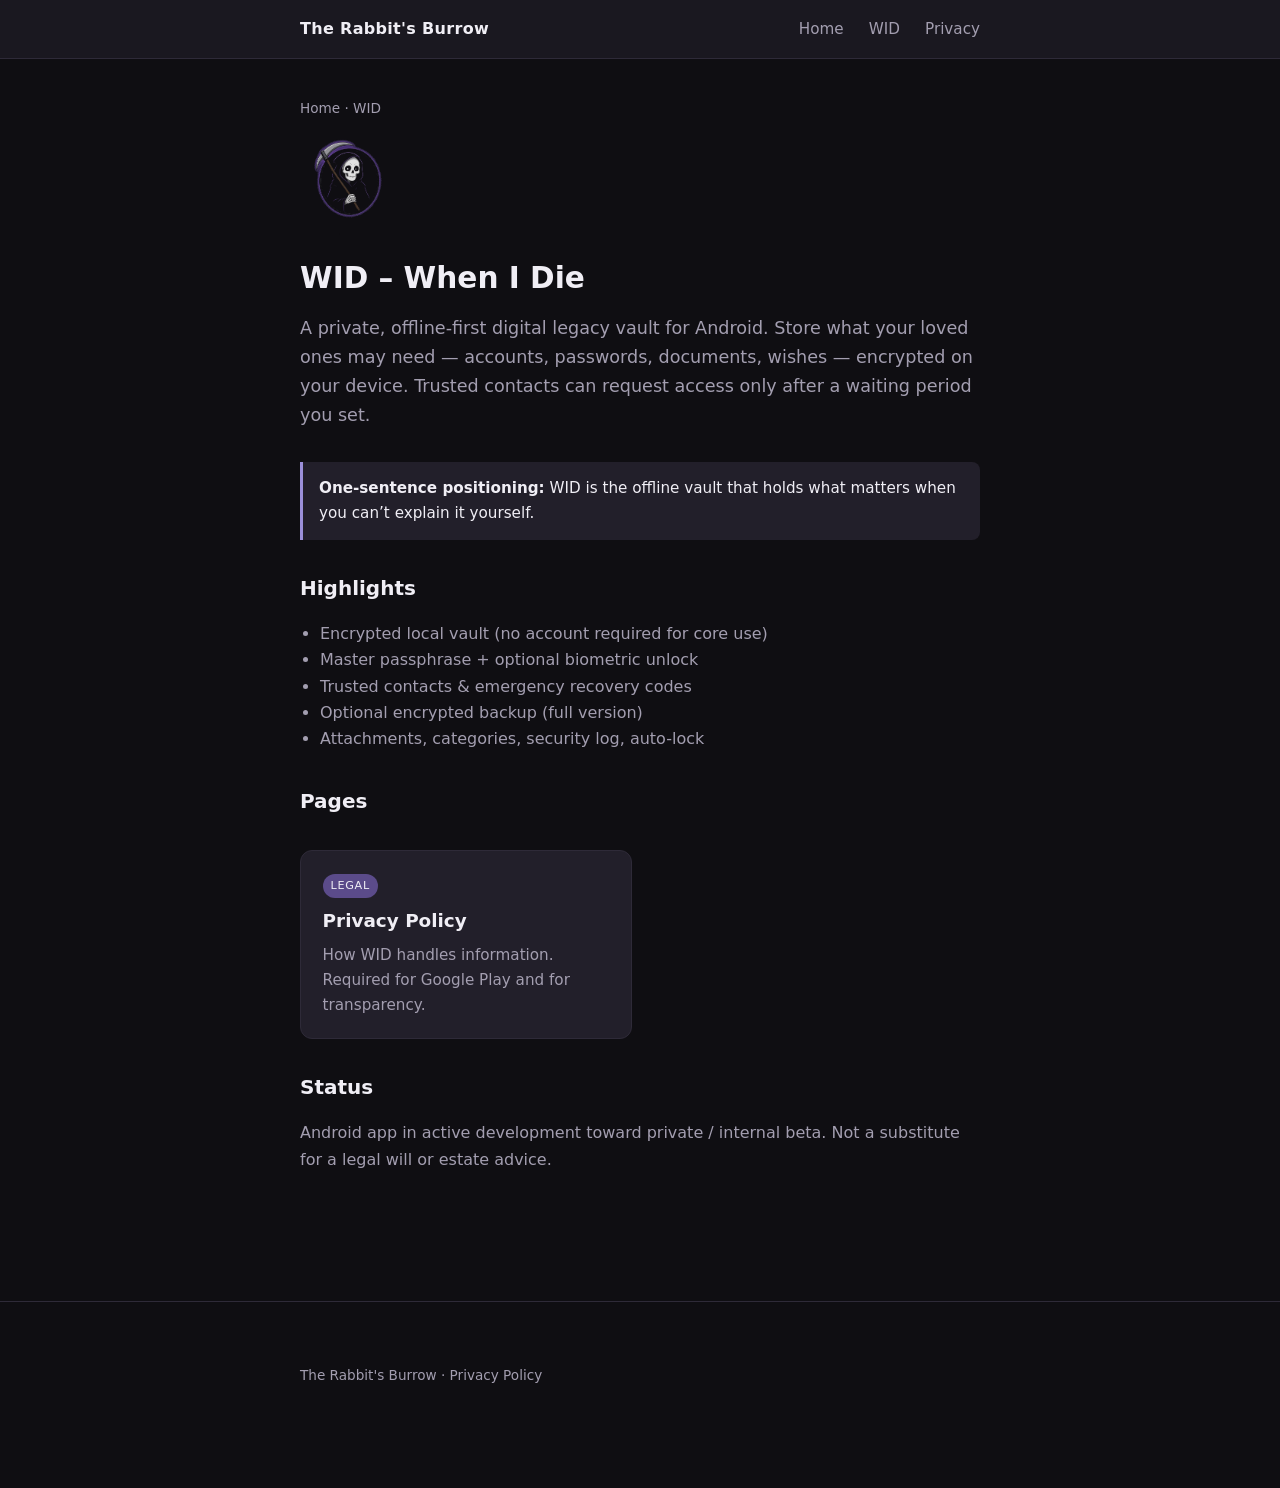
==== wid/index.html @ 54e0cf72 "Initial Push" ====
<!DOCTYPE html>
<html lang="en">
<head>
  <meta charset="utf-8" />
  <meta name="viewport" content="width=device-width, initial-scale=1" />
  <title>WID – When I Die</title>
  <meta name="description" content="WID is a private, offline-first digital legacy vault for Android." />
  <link rel="stylesheet" href="../css/style.css" />
</head>
<body>
  <header class="site">
    <div class="wrap">
      <a class="brand" href="../">The Rabbit's Burrow</a>
      <nav>
        <a href="../">Home</a>
        <a href="./">WID</a>
        <a href="privacy.html">Privacy</a>
      </nav>
    </div>
  </header>

  <main class="wrap">
    <p class="breadcrumb"><a href="../">Home</a> · WID</p>

    <img class="hero-logo" src="logo.png" alt="WID logo" width="96" height="96" />

    <h1>WID – When I Die</h1>
    <p class="lead">
      A private, offline-first digital legacy vault for Android.
      Store what your loved ones may need — accounts, passwords, documents, wishes —
      encrypted on your device. Trusted contacts can request access only after a waiting period you set.
    </p>

    <div class="note">
      <strong>One-sentence positioning:</strong>
      WID is the offline vault that holds what matters when you can’t explain it yourself.
    </div>

    <h2>Highlights</h2>
    <ul>
      <li>Encrypted local vault (no account required for core use)</li>
      <li>Master passphrase + optional biometric unlock</li>
      <li>Trusted contacts &amp; emergency recovery codes</li>
      <li>Optional encrypted backup (full version)</li>
      <li>Attachments, categories, security log, auto-lock</li>
    </ul>

    <h2>Pages</h2>
    <div class="card-grid">
      <a class="card" href="privacy.html">
        <span class="badge">Legal</span>
        <h2>Privacy Policy</h2>
        <p>How WID handles information. Required for Google Play and for transparency.</p>
      </a>
    </div>

    <h2>Status</h2>
    <p>Android app in active development toward private / internal beta. Not a substitute for a legal will or estate advice.</p>
  </main>

  <footer class="site">
    <div class="wrap">
      <p><a href="../">The Rabbit's Burrow</a> · <a href="privacy.html">Privacy Policy</a></p>
    </div>
  </footer>
</body>
</html>
---- css/style.css ----
/* The Rabbit's Burrow – shared site styles */
:root {
  --bg: #0f0e12;
  --bg-elevated: #1a1820;
  --surface: #221f2a;
  --text: #f0eef5;
  --text-muted: #a39eb0;
  --accent: #9b8fd9;
  --accent-soft: #5b4b8a;
  --border: #2e2a38;
  --link: #c4b5fd;
  --max: 720px;
  --font: "Segoe UI", system-ui, -apple-system, sans-serif;
}

* {
  box-sizing: border-box;
}

html {
  scroll-behavior: smooth;
}

body {
  margin: 0;
  min-height: 100vh;
  font-family: var(--font);
  background: var(--bg);
  color: var(--text);
  line-height: 1.65;
}

a {
  color: var(--link);
  text-decoration: none;
}

a:hover {
  text-decoration: underline;
}

.wrap {
  max-width: var(--max);
  margin: 0 auto;
  padding: 1.5rem 1.25rem 4rem;
}

header.site {
  border-bottom: 1px solid var(--border);
  background: var(--bg-elevated);
}

header.site .wrap {
  display: flex;
  align-items: center;
  justify-content: space-between;
  padding-top: 1rem;
  padding-bottom: 1rem;
}

.brand {
  font-weight: 700;
  letter-spacing: 0.02em;
  color: var(--text);
  text-decoration: none;
}

.brand:hover {
  text-decoration: none;
  color: var(--accent);
}

nav a {
  margin-left: 1.25rem;
  font-size: 0.95rem;
  color: var(--text-muted);
}

nav a:hover {
  color: var(--text);
}

h1 {
  font-size: 1.85rem;
  font-weight: 700;
  line-height: 1.25;
  margin: 0 0 0.75rem;
}

h2 {
  font-size: 1.25rem;
  margin: 2rem 0 0.75rem;
  color: var(--text);
}

h3 {
  font-size: 1.05rem;
  margin: 1.5rem 0 0.5rem;
  color: var(--text);
}

p, li {
  color: var(--text-muted);
}

p strong, li strong {
  color: var(--text);
}

.lead {
  font-size: 1.1rem;
  color: var(--text-muted);
  margin-bottom: 2rem;
}

.card-grid {
  display: grid;
  gap: 1rem;
  margin-top: 2rem;
}

@media (min-width: 560px) {
  .card-grid {
    grid-template-columns: 1fr 1fr;
  }
}

.card {
  display: block;
  background: var(--surface);
  border: 1px solid var(--border);
  border-radius: 12px;
  padding: 1.25rem 1.35rem;
  color: inherit;
  text-decoration: none;
  transition: border-color 0.15s ease, transform 0.15s ease;
}

.card:hover {
  border-color: var(--accent-soft);
  text-decoration: none;
  transform: translateY(-2px);
}

.card h2 {
  margin: 0 0 0.4rem;
  font-size: 1.15rem;
  color: var(--text);
}

.card p {
  margin: 0;
  font-size: 0.95rem;
}

.badge {
  display: inline-block;
  font-size: 0.7rem;
  text-transform: uppercase;
  letter-spacing: 0.06em;
  padding: 0.2rem 0.5rem;
  border-radius: 999px;
  background: var(--accent-soft);
  color: var(--text);
  margin-bottom: 0.5rem;
}

.hero-logo {
  width: 96px;
  height: 96px;
  object-fit: contain;
  margin-bottom: 1rem;
}

.meta {
  font-size: 0.9rem;
  color: var(--text-muted);
  margin-bottom: 1.5rem;
}

.note {
  background: var(--surface);
  border-left: 3px solid var(--accent);
  padding: 0.85rem 1rem;
  margin: 1.25rem 0;
  border-radius: 0 8px 8px 0;
  font-size: 0.95rem;
}

table {
  width: 100%;
  border-collapse: collapse;
  font-size: 0.95rem;
  margin: 1rem 0 1.5rem;
}

th, td {
  text-align: left;
  padding: 0.65rem 0.75rem;
  border-bottom: 1px solid var(--border);
  vertical-align: top;
}

th {
  color: var(--text);
  font-weight: 600;
}

td {
  color: var(--text-muted);
}

ul, ol {
  padding-left: 1.25rem;
}

footer.site {
  border-top: 1px solid var(--border);
  margin-top: 3rem;
  padding: 1.5rem 0;
  font-size: 0.85rem;
  color: var(--text-muted);
}

footer.site a {
  color: var(--text-muted);
}

.breadcrumb {
  font-size: 0.85rem;
  margin-bottom: 1.25rem;
  color: var(--text-muted);
}

.breadcrumb a {
  color: var(--text-muted);
}
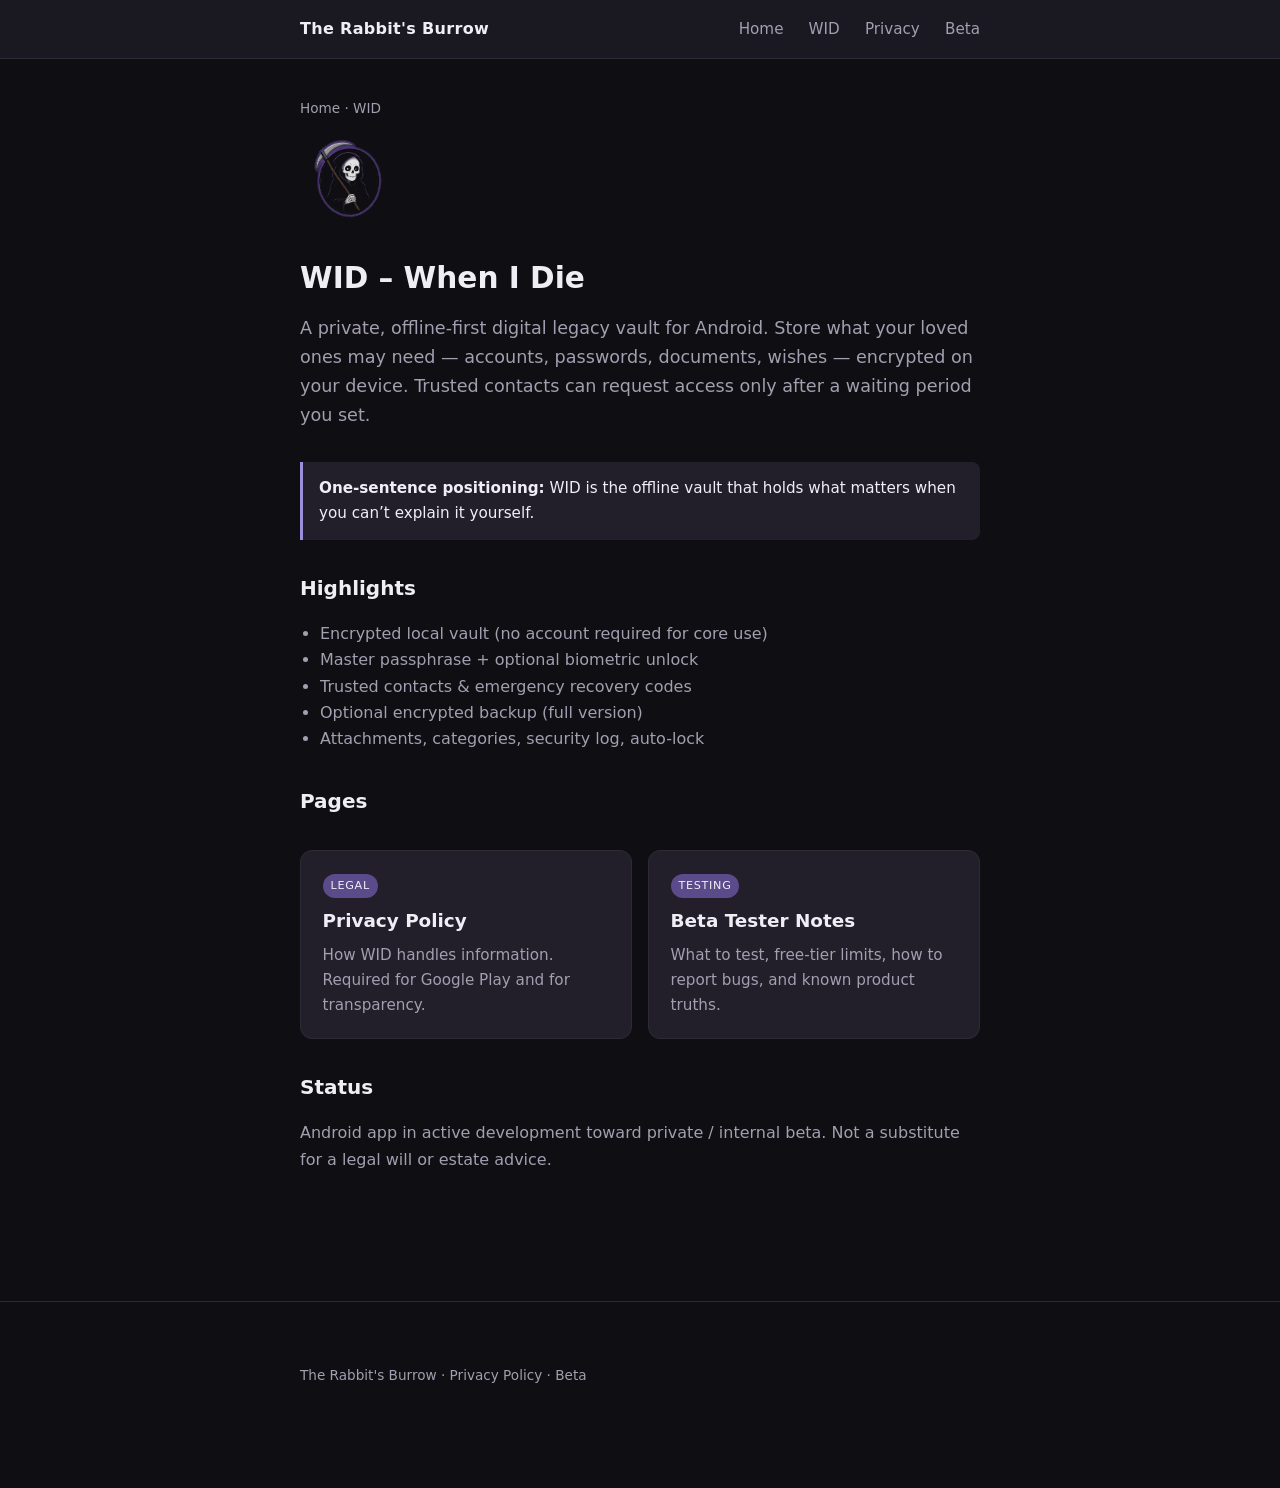
==== commit 591c4c8d: "Add files via upload" ====
--- a/wid/index.html
+++ b/wid/index.html
@@ -15,6 +15,7 @@
         <a href="../">Home</a>
         <a href="./">WID</a>
         <a href="privacy.html">Privacy</a>
+        <a href="beta.html">Beta</a>
       </nav>
     </div>
   </header>
@@ -52,6 +53,11 @@
         <h2>Privacy Policy</h2>
         <p>How WID handles information. Required for Google Play and for transparency.</p>
       </a>
+      <a class="card" href="beta.html">
+        <span class="badge">Testing</span>
+        <h2>Beta Tester Notes</h2>
+        <p>What to test, free-tier limits, how to report bugs, and known product truths.</p>
+      </a>
     </div>
 
     <h2>Status</h2>
@@ -60,7 +66,11 @@
 
   <footer class="site">
     <div class="wrap">
-      <p><a href="../">The Rabbit's Burrow</a> · <a href="privacy.html">Privacy Policy</a></p>
+      <p>
+        <a href="../">The Rabbit's Burrow</a> ·
+        <a href="privacy.html">Privacy Policy</a> ·
+        <a href="beta.html">Beta</a>
+      </p>
     </div>
   </footer>
 </body>
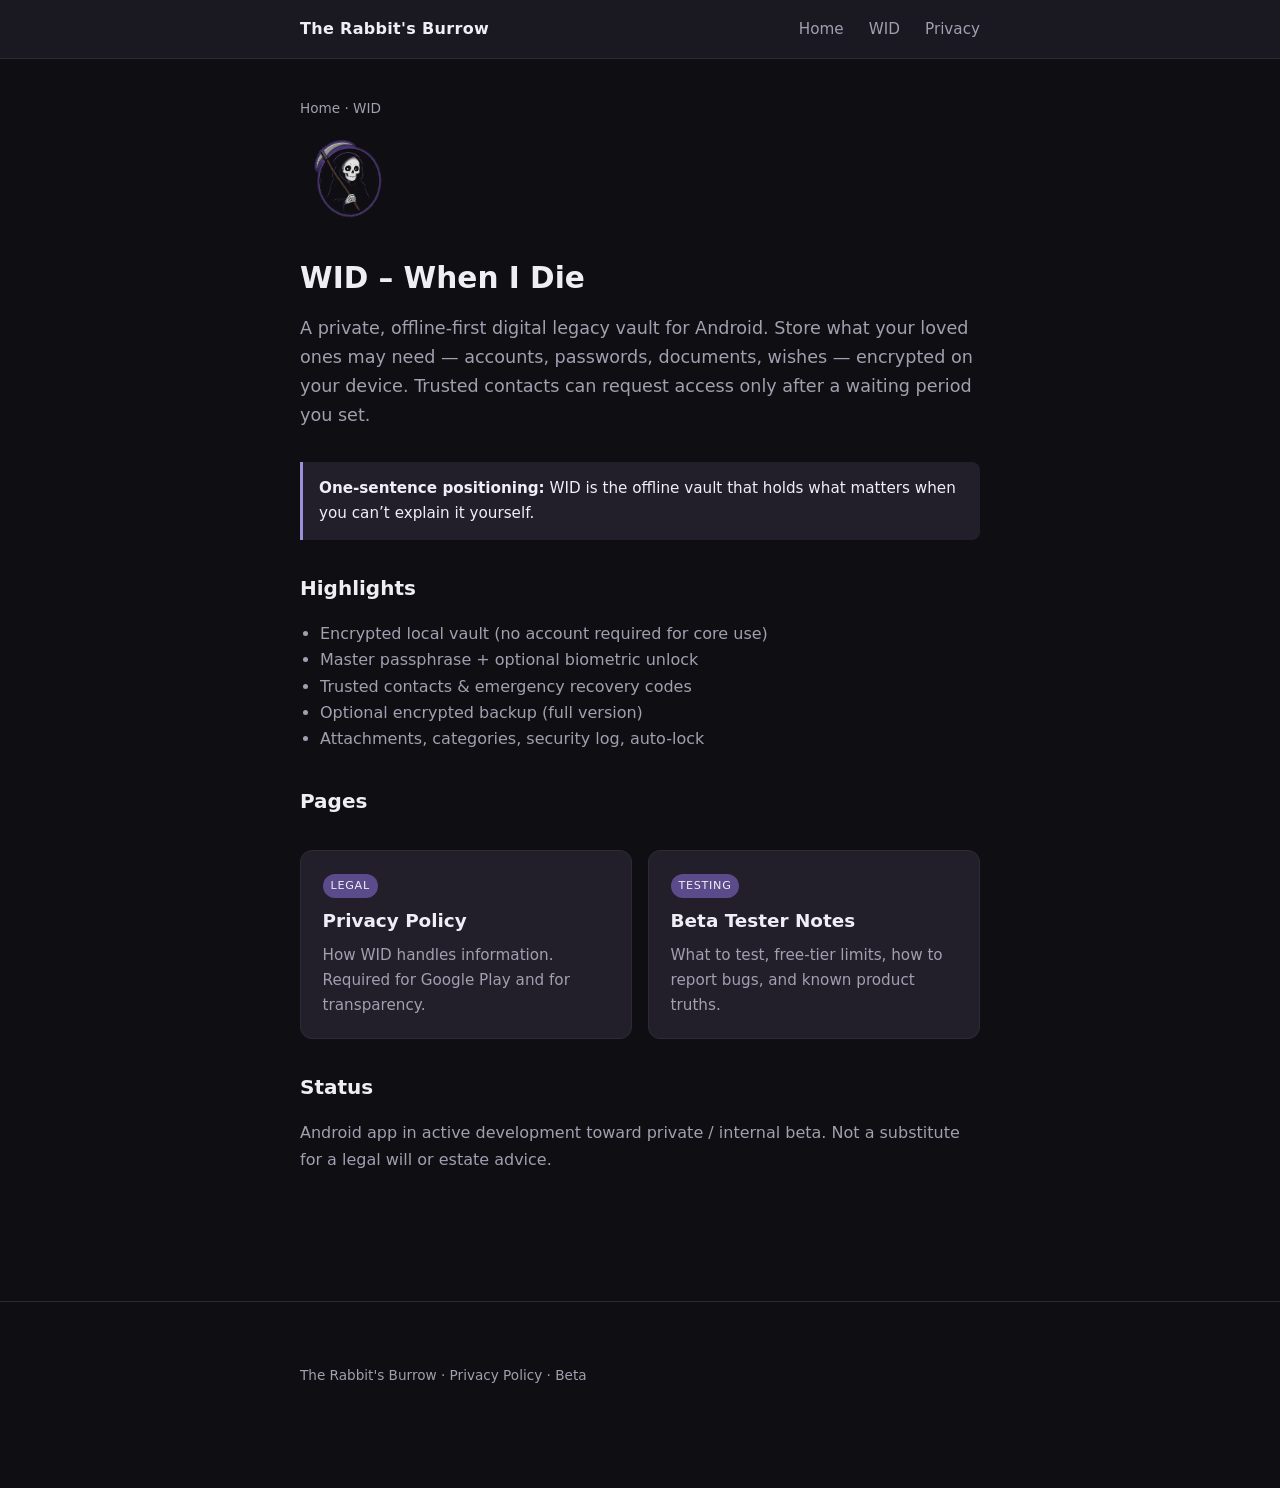
==== commit 810ab319: "Update index.html" ====
--- a/wid/index.html
+++ b/wid/index.html
@@ -15,7 +15,6 @@
         <a href="../">Home</a>
         <a href="./">WID</a>
         <a href="privacy.html">Privacy</a>
-        <a href="beta.html">Beta</a>
       </nav>
     </div>
   </header>
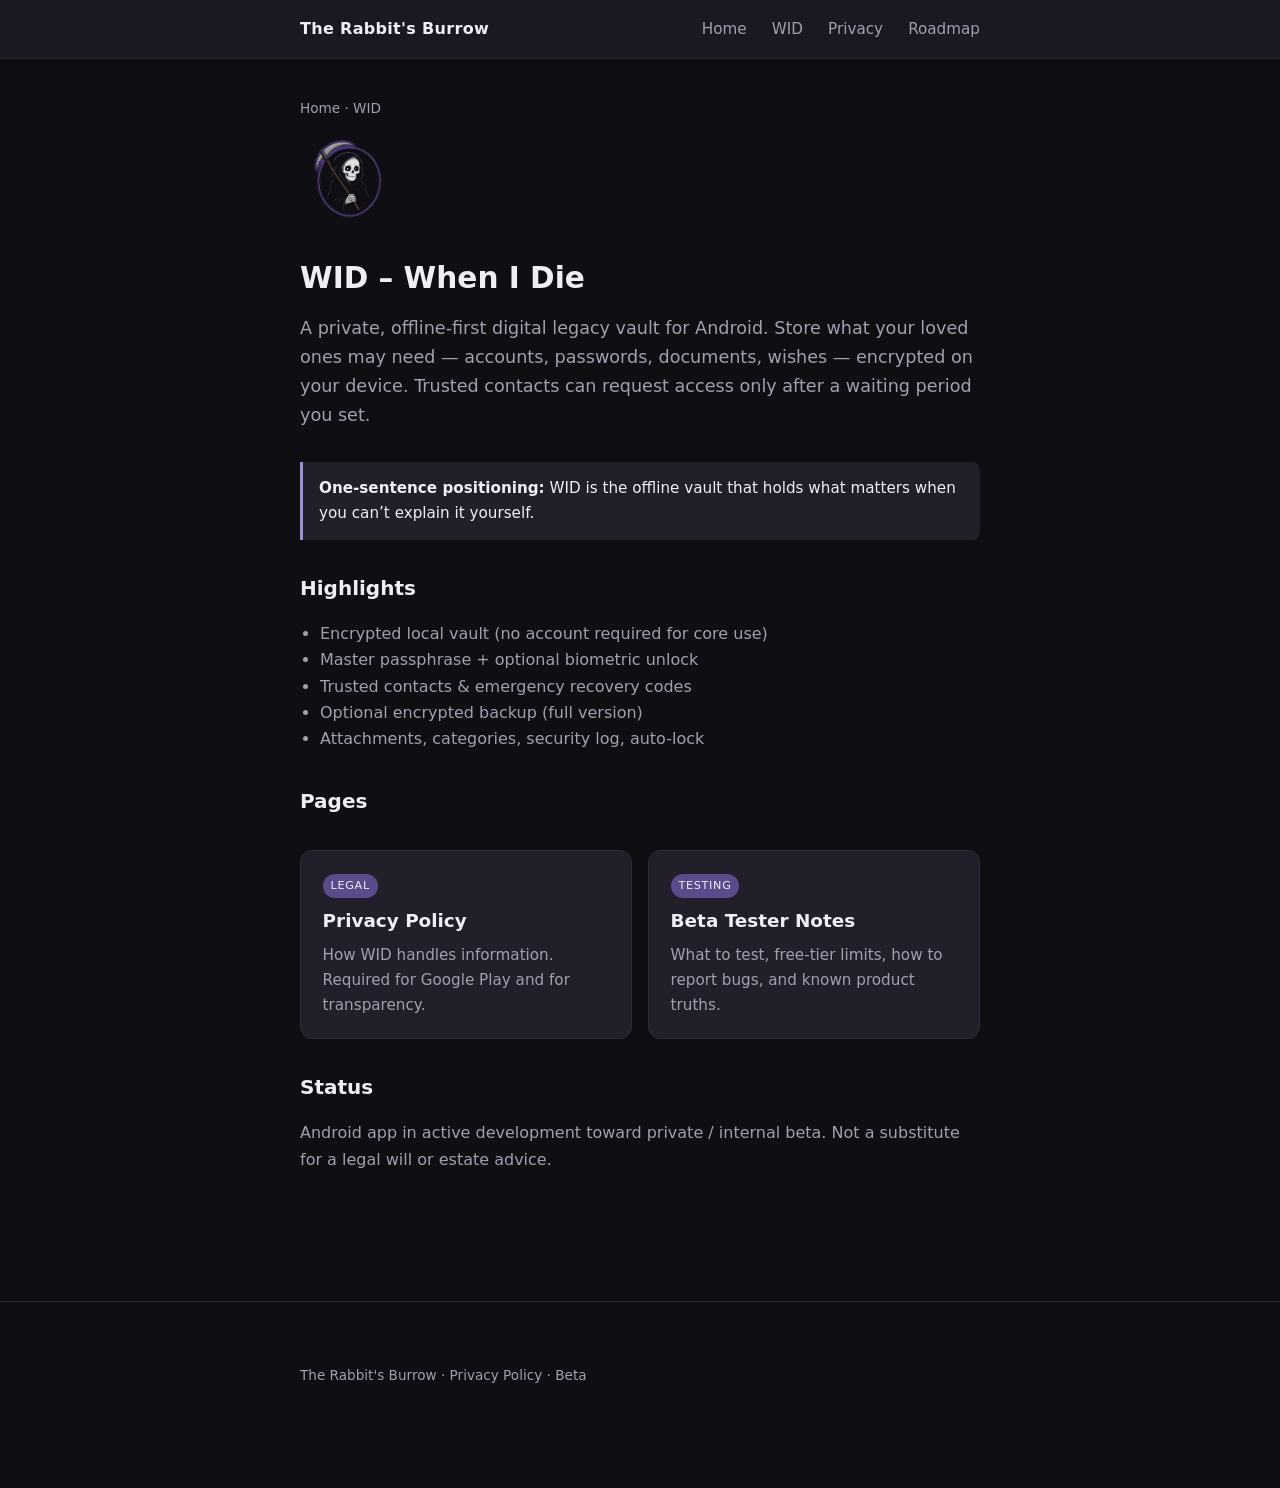
==== commit 961e25d1: "Update index.html" ====
--- a/wid/index.html
+++ b/wid/index.html
@@ -15,6 +15,7 @@
         <a href="../">Home</a>
         <a href="./">WID</a>
         <a href="privacy.html">Privacy</a>
+        <a href="roadmap.html">Roadmap</a>
       </nav>
     </div>
   </header>
--- a/css/style.css
+++ b/css/style.css
@@ -235,3 +235,58 @@
 .breadcrumb a {
   color: var(--text-muted);
 }
+
+
+/* Screenshot grid on beta notes */
+.shot-grid {
+  display: grid;
+  gap: 1.25rem;
+  margin: 1.25rem 0 2rem;
+}
+
+@media (min-width: 560px) {
+  .shot-grid {
+    grid-template-columns: 1fr 1fr;
+  }
+}
+
+.shot {
+  margin: 0;
+  background: var(--surface);
+  border: 1px solid var(--border);
+  border-radius: 12px;
+  overflow: hidden;
+}
+
+.shot img {
+  display: block;
+  width: 100%;
+  height: auto;
+  max-height: 420px;
+  object-fit: contain;
+  background: #0a090c;
+}
+
+.shot figcaption {
+  padding: 0.75rem 1rem 1rem;
+  font-size: 0.9rem;
+  color: var(--text-muted);
+}
+
+.shot figcaption strong {
+  color: var(--text);
+}
+
+.shot.missing img {
+  display: none;
+}
+
+.shot.missing::before {
+  content: "Screenshot pending — add file under wid/screenshots/";
+  display: block;
+  padding: 2.5rem 1rem;
+  text-align: center;
+  font-size: 0.85rem;
+  color: var(--text-muted);
+  background: #0a090c;
+}
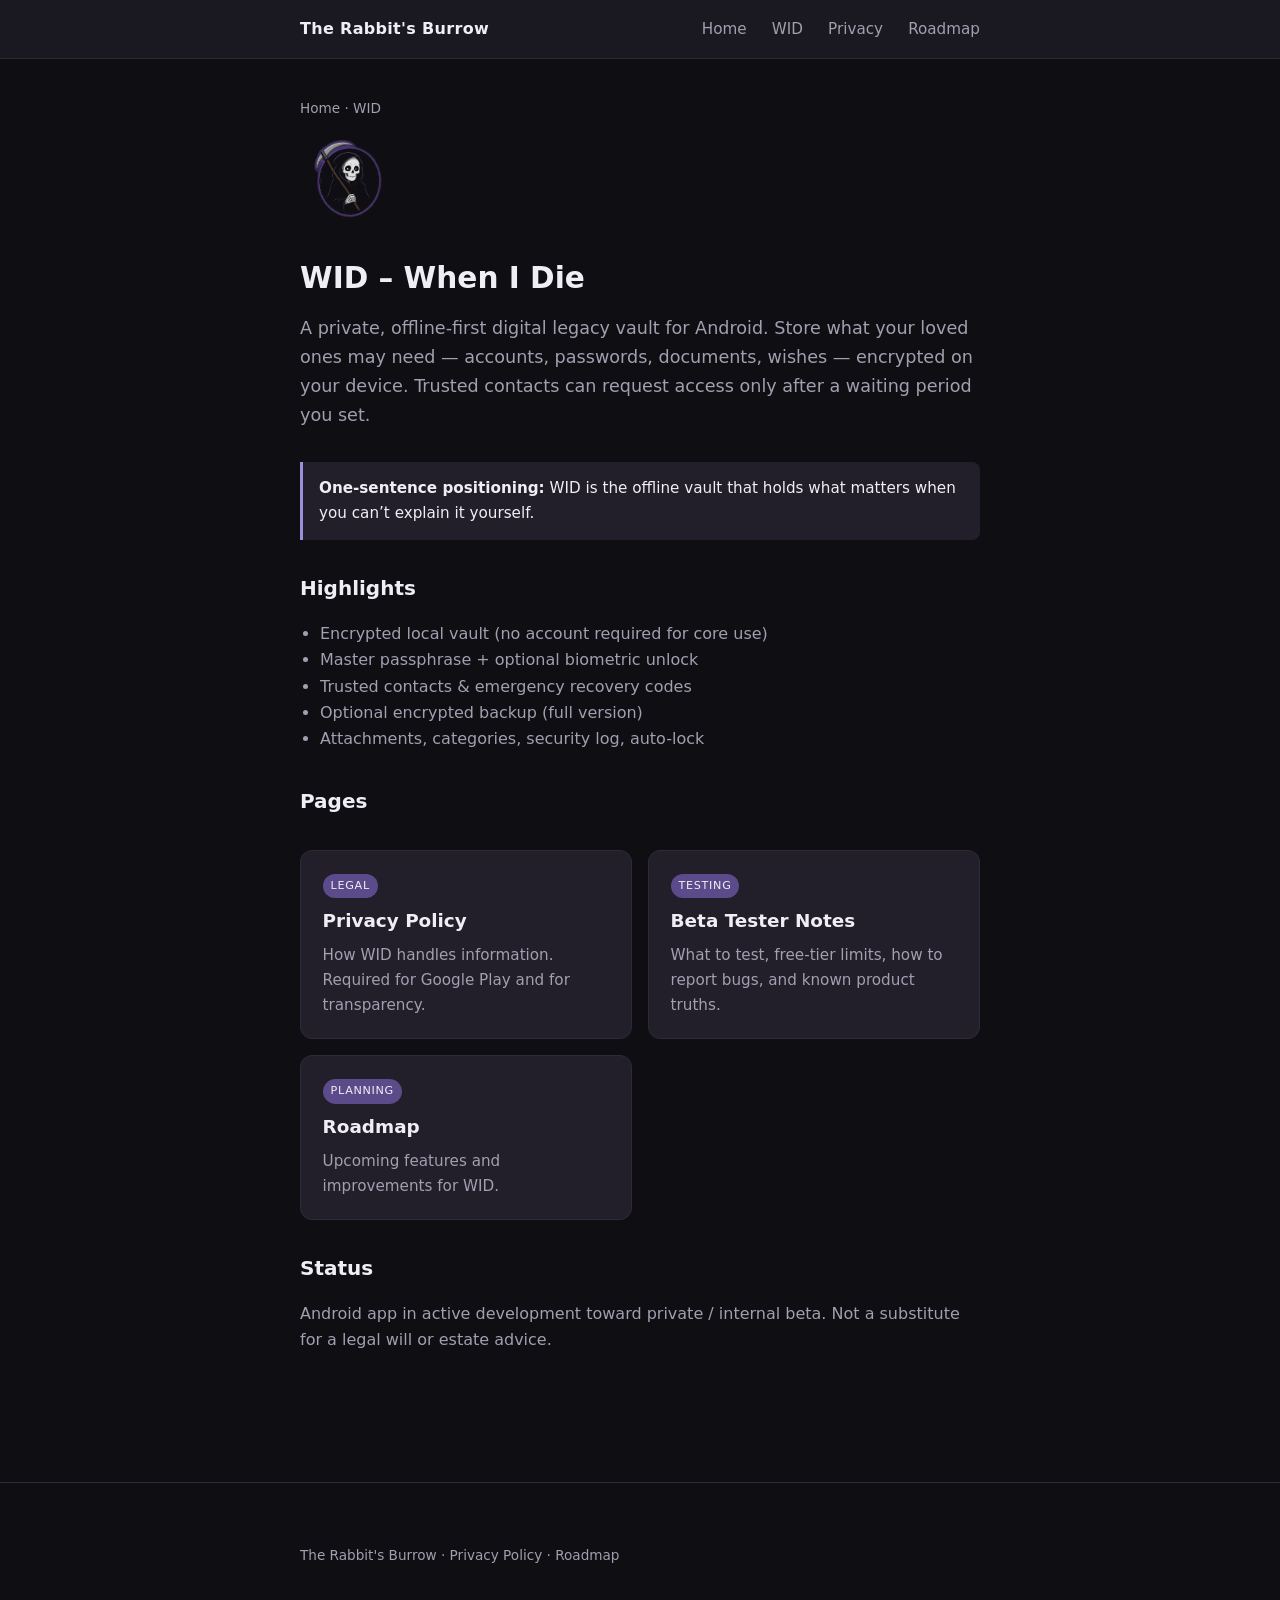
==== commit d2cbe6e6: "WID Updates" ====
--- a/wid/index.html
+++ b/wid/index.html
@@ -58,6 +58,11 @@
         <h2>Beta Tester Notes</h2>
         <p>What to test, free-tier limits, how to report bugs, and known product truths.</p>
       </a>
+      <a class="card" href="roadmap.html">
+        <span class="badge">Planning</span>
+        <h2>Roadmap</h2>
+        <p>Upcoming features and improvements for WID.</p>
+      </a>
     </div>
 
     <h2>Status</h2>
@@ -69,7 +74,7 @@
       <p>
         <a href="../">The Rabbit's Burrow</a> ·
         <a href="privacy.html">Privacy Policy</a> ·
-        <a href="beta.html">Beta</a>
+        <a href="roadmap.html">Roadmap</a>
       </p>
     </div>
   </footer>
--- a/css/style.css
+++ b/css/style.css
@@ -59,10 +59,21 @@
 }
 
 .brand {
+  display: inline-flex;
+  align-items: center;
+  gap: 0.65rem;
   font-weight: 700;
   letter-spacing: 0.02em;
   color: var(--text);
   text-decoration: none;
+}
+
+.brand img {
+  width: 38px;
+  height: 38px;
+  object-fit: contain;
+  border-radius: 50%;
+  background: #fff;
 }
 
 .brand:hover {
@@ -78,6 +89,32 @@
 
 nav a:hover {
   color: var(--text);
+}
+
+.site-banner {
+  margin: 0.25rem 0 2rem;
+  overflow: hidden;
+  border: 1px solid var(--border);
+  border-radius: 12px;
+  background: var(--surface);
+}
+
+.site-banner img {
+  display: block;
+  width: 100%;
+  height: 280px;
+  object-fit: cover;
+  object-position: center;
+}
+
+@media (max-width: 559px) {
+  .site-banner img {
+    height: 190px;
+  }
+
+  .brand span {
+    display: none;
+  }
 }
 
 h1 {
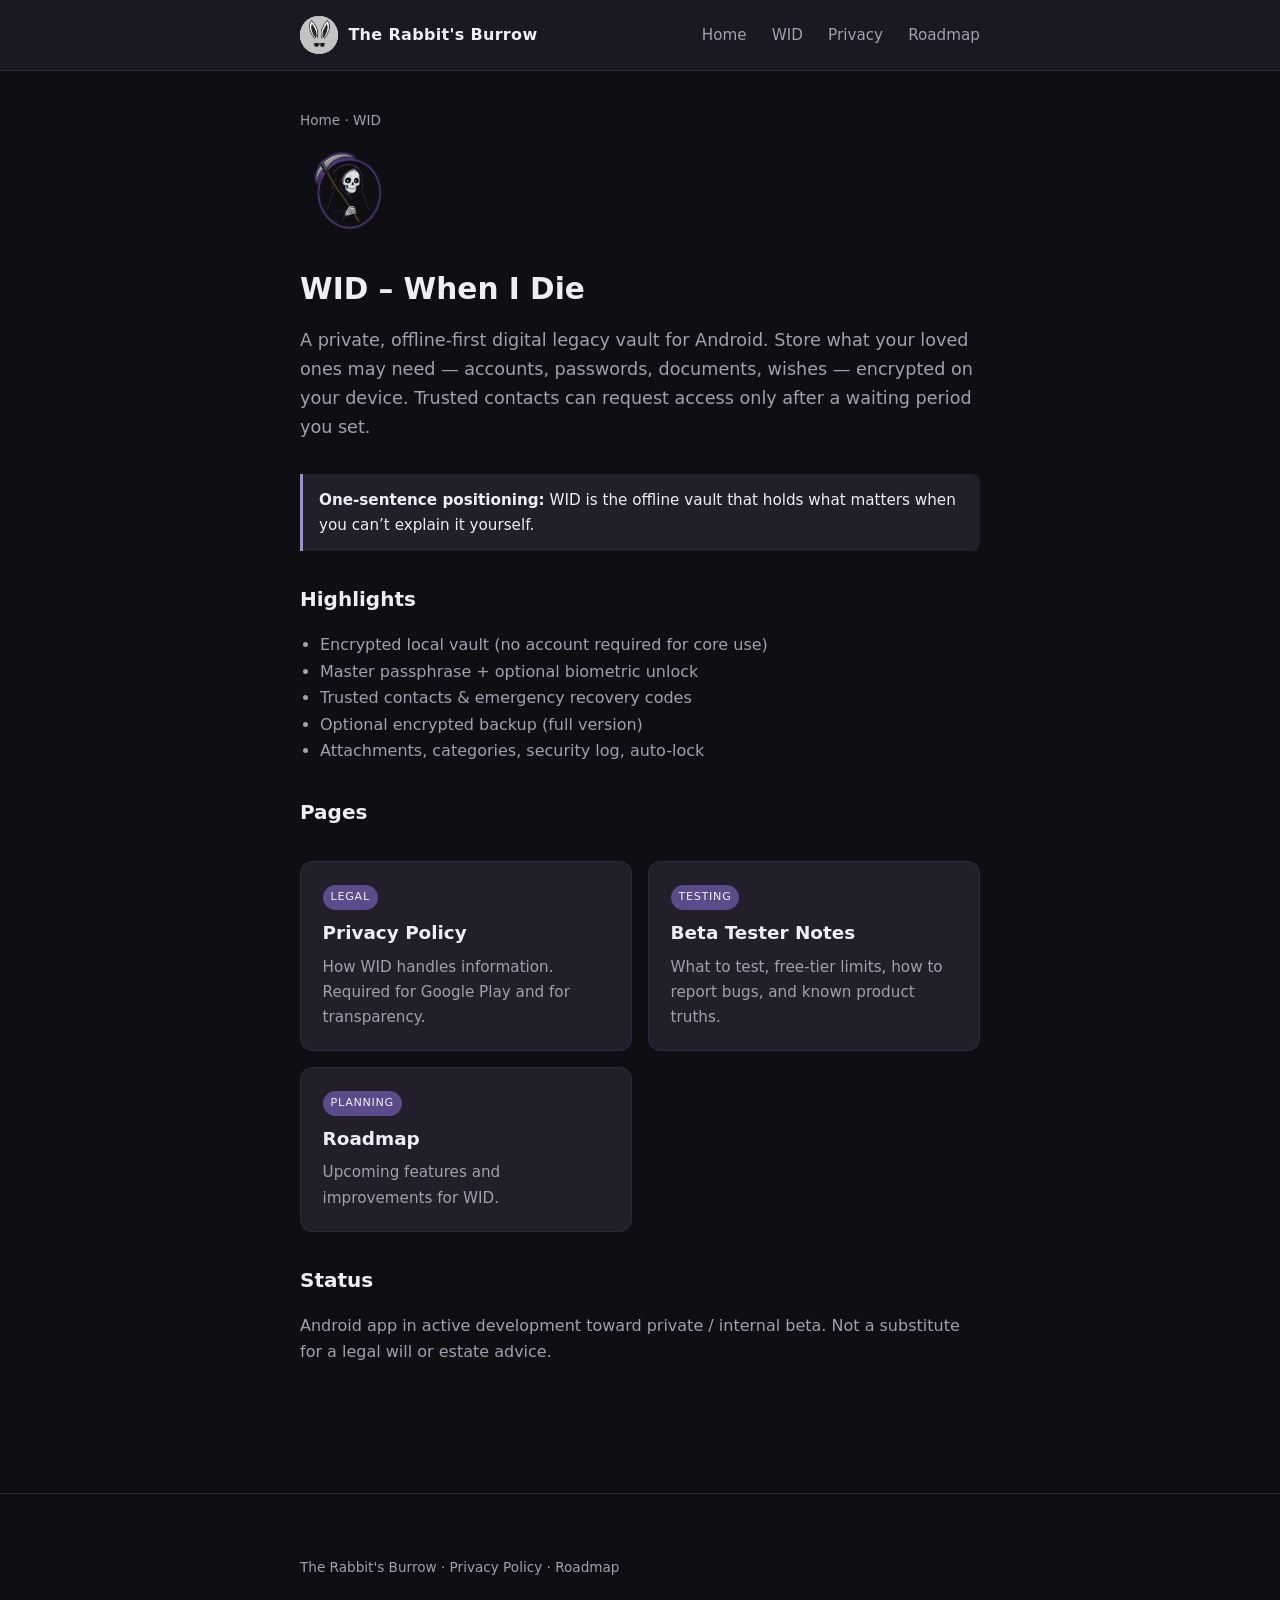
==== commit d8032186: "Styling updates" ====
--- a/wid/index.html
+++ b/wid/index.html
@@ -10,7 +10,10 @@
 <body>
   <header class="site">
     <div class="wrap">
-      <a class="brand" href="../">The Rabbit's Burrow</a>
+      <a class="brand" href="./">
+        <img src="../res/logo.png" alt="" />
+        <span>The Rabbit's Burrow</span>
+      </a>
       <nav>
         <a href="../">Home</a>
         <a href="./">WID</a>
--- a/css/style.css
+++ b/css/style.css
@@ -91,27 +91,7 @@
   color: var(--text);
 }
 
-.site-banner {
-  margin: 0.25rem 0 2rem;
-  overflow: hidden;
-  border: 1px solid var(--border);
-  border-radius: 12px;
-  background: var(--surface);
-}
-
-.site-banner img {
-  display: block;
-  width: 100%;
-  height: 280px;
-  object-fit: cover;
-  object-position: center;
-}
-
 @media (max-width: 559px) {
-  .site-banner img {
-    height: 190px;
-  }
-
   .brand span {
     display: none;
   }
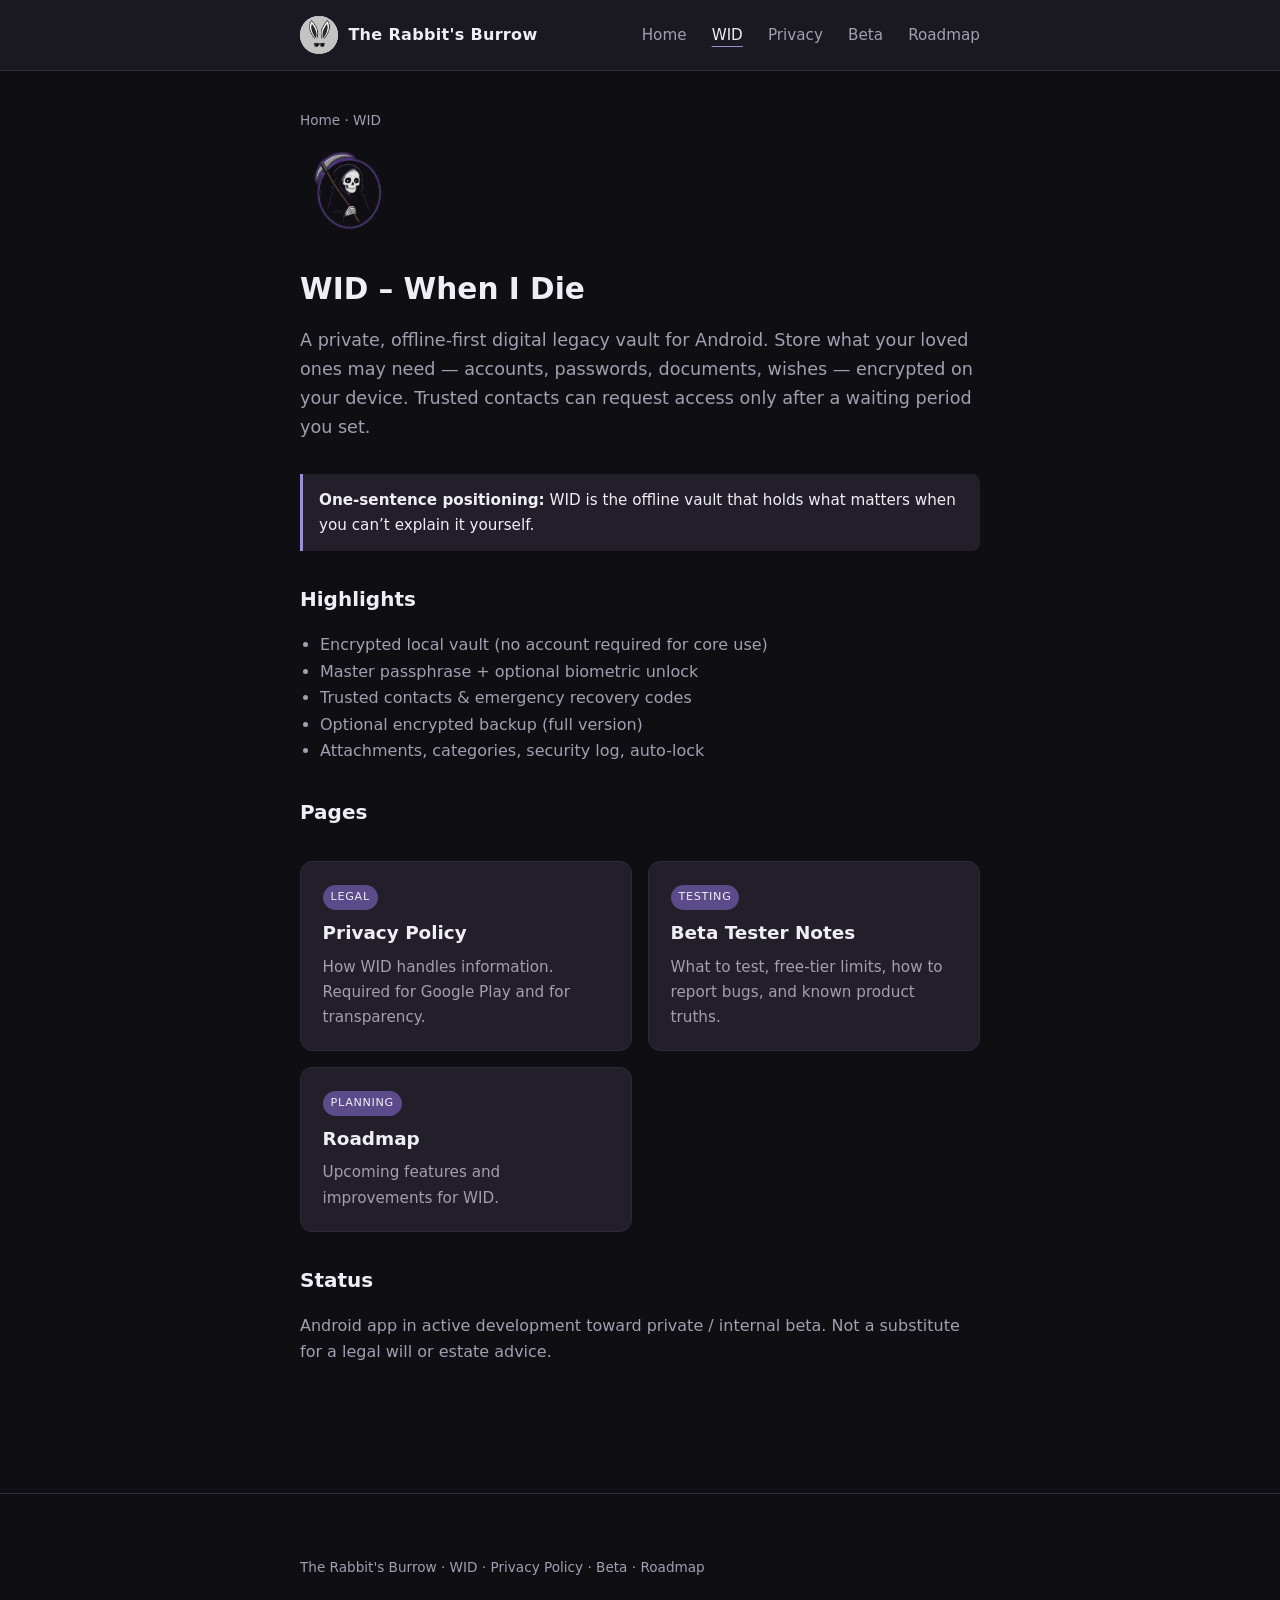
==== commit c60d49d3: "updates to styling" ====
--- a/wid/index.html
+++ b/wid/index.html
@@ -16,8 +16,9 @@
       </a>
       <nav>
         <a href="../">Home</a>
-        <a href="./">WID</a>
+        <a href="./" aria-current="page">WID</a>
         <a href="privacy.html">Privacy</a>
+        <a href="beta.html">Beta</a>
         <a href="roadmap.html">Roadmap</a>
       </nav>
     </div>
@@ -76,7 +77,9 @@
     <div class="wrap">
       <p>
         <a href="../">The Rabbit's Burrow</a> ·
+        <a href="./">WID</a> ·
         <a href="privacy.html">Privacy Policy</a> ·
+        <a href="beta.html">Beta</a> ·
         <a href="roadmap.html">Roadmap</a>
       </p>
     </div>
--- a/css/style.css
+++ b/css/style.css
@@ -91,6 +91,13 @@
   color: var(--text);
 }
 
+nav a[aria-current="page"] {
+  color: var(--text);
+  text-decoration: underline;
+  text-decoration-color: var(--accent);
+  text-underline-offset: 0.35rem;
+}
+
 @media (max-width: 559px) {
   .brand span {
     display: none;
@@ -253,6 +260,176 @@
   color: var(--text-muted);
 }
 
+.roadmap-footer {
+  margin-top: 2rem;
+}
+
+.roadmap-nav {
+  display: flex;
+  flex-wrap: wrap;
+  gap: 0.5rem;
+  margin: 1.5rem 0 2rem;
+}
+
+.roadmap-nav a {
+  padding: 0.45rem 0.75rem;
+  border: 1px solid var(--border);
+  border-radius: 999px;
+  color: var(--text-muted);
+  background: var(--bg-elevated);
+  font-size: 0.85rem;
+}
+
+.roadmap-nav a:hover {
+  border-color: var(--accent-soft);
+  color: var(--text);
+  text-decoration: none;
+}
+
+.roadmap-status {
+  display: grid;
+  gap: 1rem;
+  margin: 1.25rem 0 2.25rem;
+}
+
+.roadmap-column {
+  background: var(--surface);
+  border: 1px solid var(--border);
+  border-radius: 12px;
+  padding: 1.1rem;
+}
+
+.roadmap-column h2 {
+  margin: 0 0 0.25rem;
+  font-size: 1.05rem;
+}
+
+.roadmap-column > p {
+  margin: 0 0 0.9rem;
+  font-size: 0.85rem;
+}
+
+.roadmap-item {
+  display: block;
+  padding: 0.85rem 0;
+  border-top: 1px solid var(--border);
+}
+
+.roadmap-item:first-of-type {
+  border-top: 0;
+  padding-top: 0.25rem;
+}
+
+.roadmap-item strong {
+  display: block;
+  color: var(--text);
+  margin-bottom: 0.25rem;
+}
+
+.roadmap-item span {
+  color: var(--text-muted);
+  font-size: 0.92rem;
+}
+
+.roadmap-item summary {
+  cursor: pointer;
+  list-style: none;
+}
+
+.roadmap-item summary::-webkit-details-marker {
+  display: none;
+}
+
+.roadmap-item summary::after {
+  content: "+";
+  float: right;
+  color: var(--accent);
+  font-weight: 700;
+}
+
+.roadmap-item[open] summary::after {
+  content: "−";
+}
+
+.roadmap-item summary + span {
+  display: block;
+  margin-top: 0.25rem;
+}
+
+.status-label {
+  display: inline-block;
+  margin-bottom: 0.75rem;
+  padding: 0.2rem 0.55rem;
+  border-radius: 999px;
+  background: var(--accent-soft);
+  color: var(--text);
+  font-size: 0.72rem;
+  text-transform: uppercase;
+  letter-spacing: 0.05em;
+}
+
+.roadmap-milestone {
+  display: flex;
+  align-items: center;
+  justify-content: space-between;
+  gap: 1rem;
+  margin: 1.25rem 0 2rem;
+  padding: 1.25rem;
+  border: 1px solid var(--accent-soft);
+  border-radius: 12px;
+  background: linear-gradient(135deg, var(--surface), var(--bg-elevated));
+}
+
+.roadmap-milestone strong {
+  display: block;
+  color: var(--text);
+  font-size: 1.25rem;
+}
+
+.roadmap-milestone span {
+  color: var(--text-muted);
+  font-size: 0.9rem;
+}
+
+.roadmap-milestone .status-label {
+  flex: 0 0 auto;
+  margin: 0;
+}
+
+@media (min-width: 560px) {
+  .roadmap-status {
+    grid-template-columns: 1fr 1fr;
+  }
+}
+
+@media (max-width: 559px) {
+  header.site .wrap {
+    align-items: flex-start;
+    gap: 0.75rem;
+  }
+
+  nav {
+    display: flex;
+    flex-wrap: wrap;
+    justify-content: flex-end;
+    max-width: 240px;
+  }
+
+  nav a {
+    margin-left: 0.75rem;
+  }
+
+  table {
+    display: block;
+    overflow-x: auto;
+    white-space: normal;
+  }
+
+  .roadmap-milestone {
+    align-items: flex-start;
+  }
+}
+
 
 /* Screenshot grid on beta notes */
 .shot-grid {
